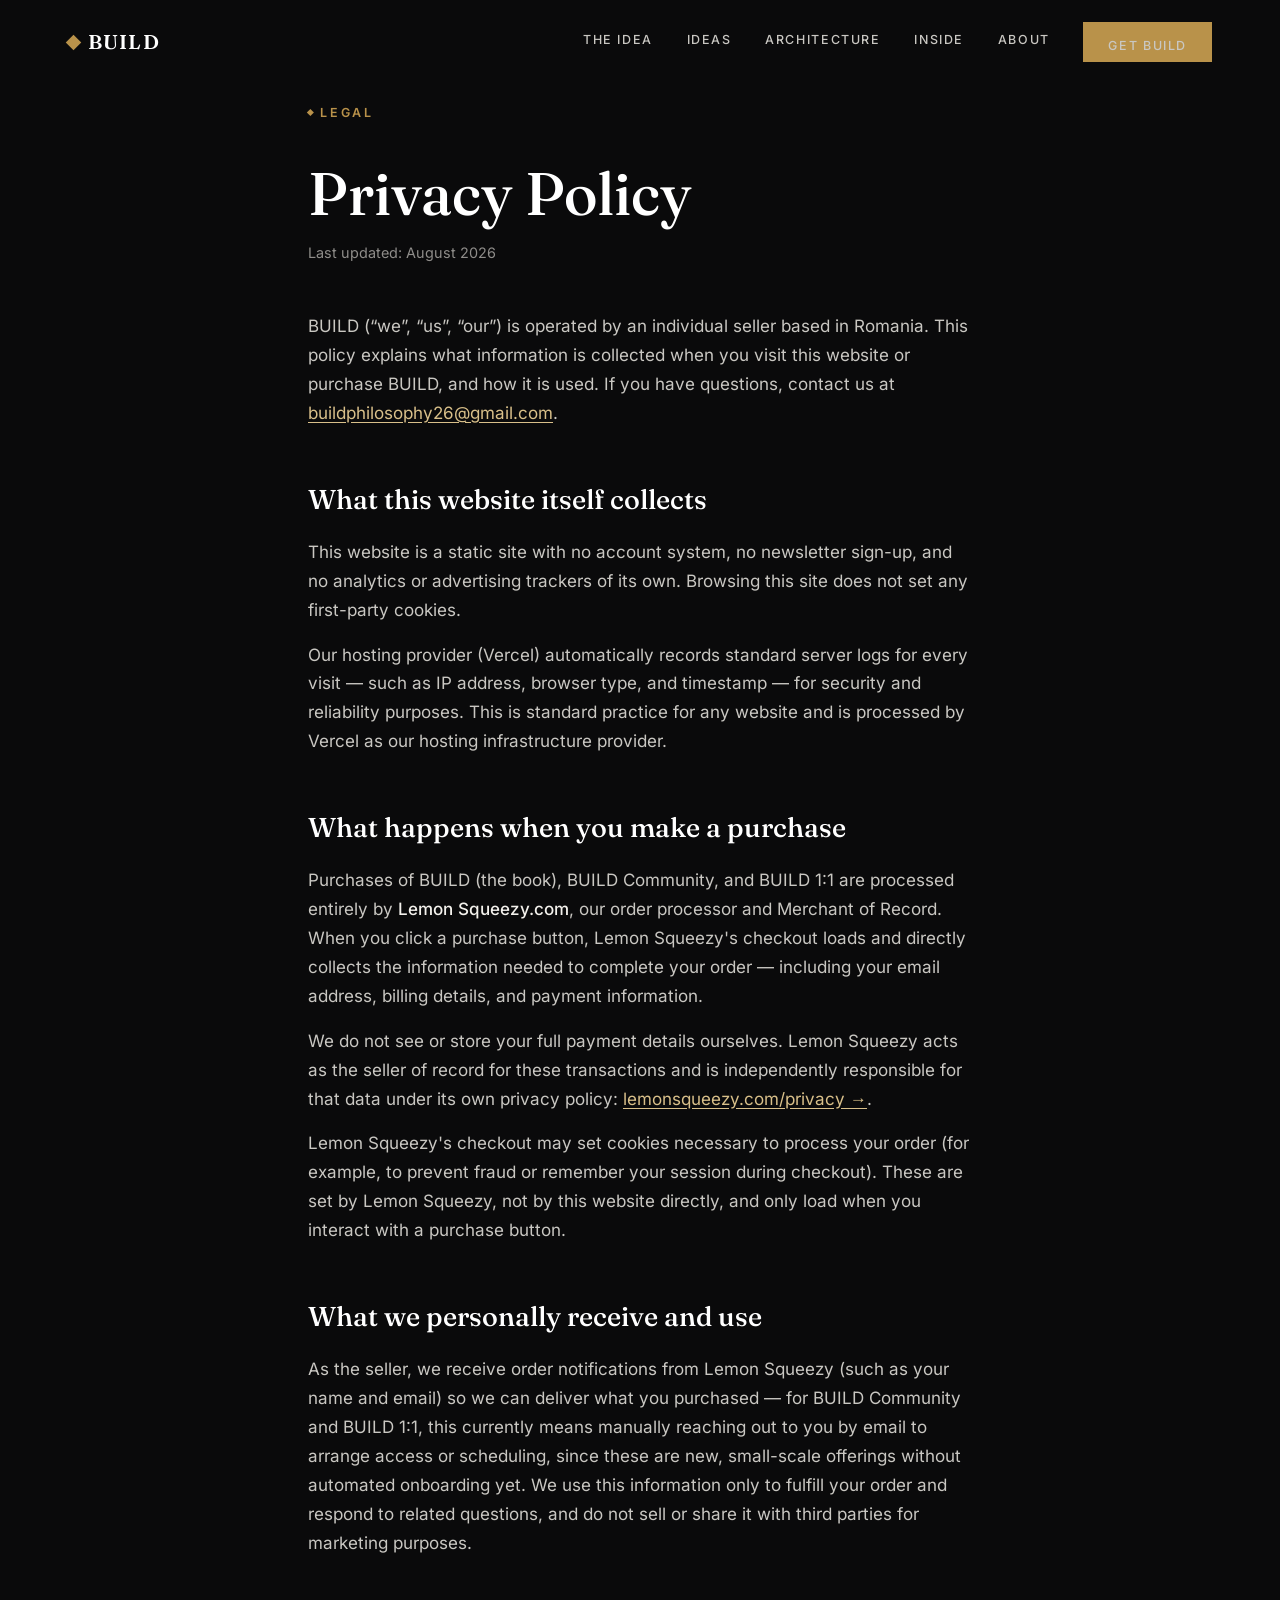
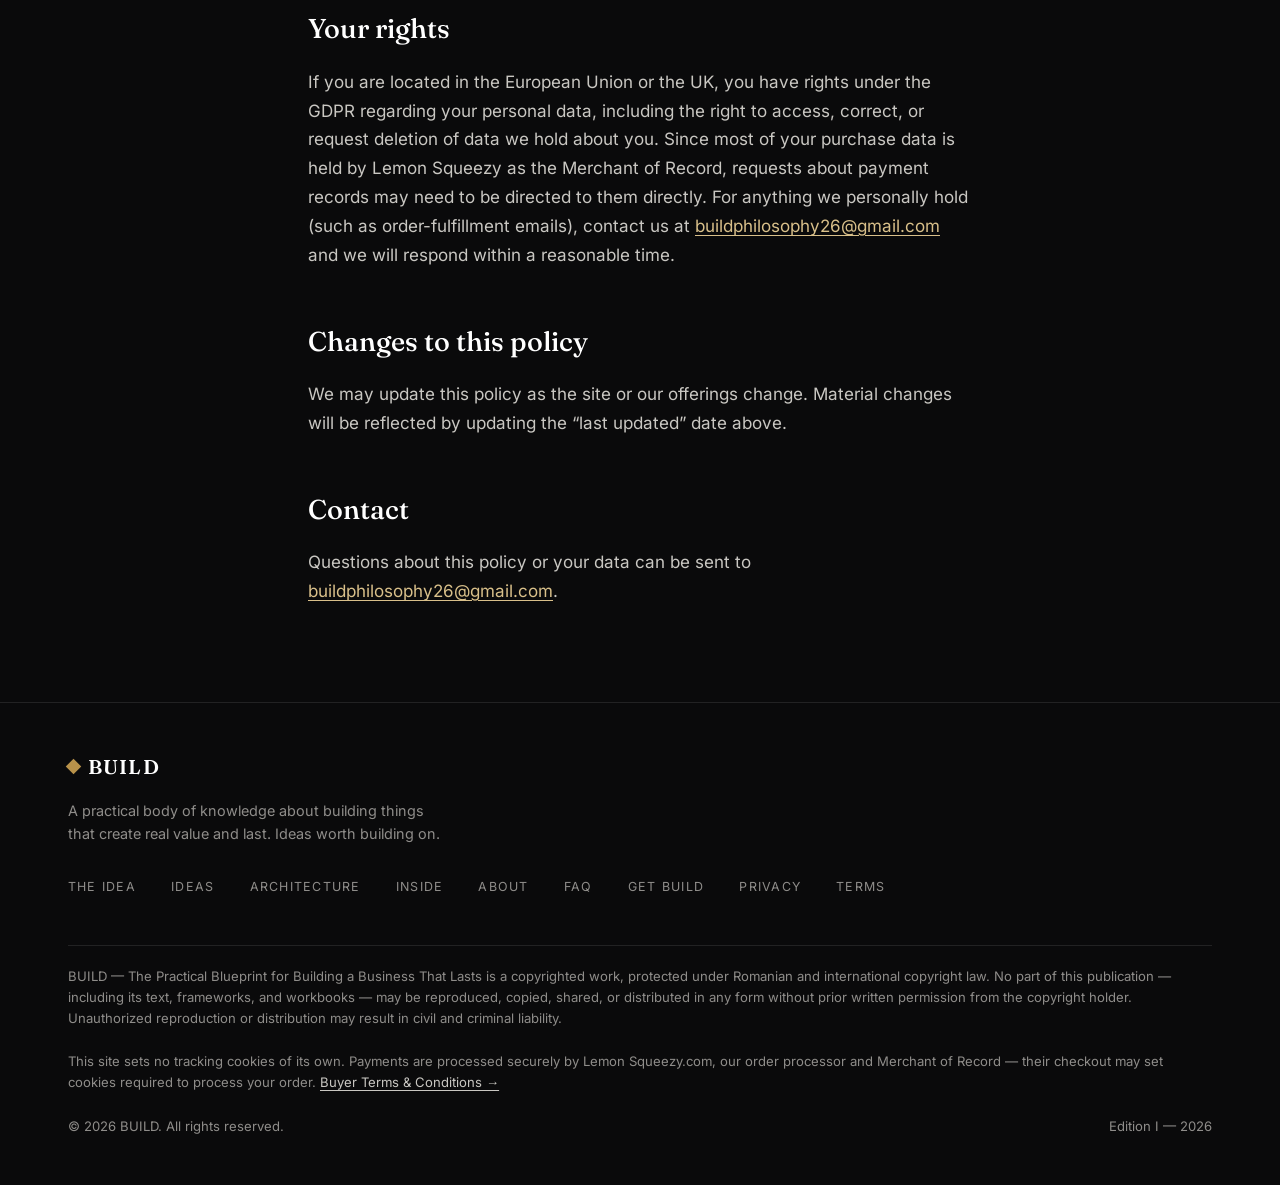
==== privacy.html @ 5a70e12d "Initial commit: BUILD landing page" ====
<!doctype html>
<html lang="en">
<head>
<meta charset="UTF-8">
<meta name="viewport" content="width=device-width, initial-scale=1">
<title>Privacy Policy — BUILD</title>
<meta name="description" content="Privacy Policy for BUILD — The Practical Blueprint for Building a Business That Lasts.">
<meta name="robots" content="noindex">
<meta name="theme-color" content="#0a0a0b">
<link rel="icon" href="assets/favicon-32.png" sizes="32x32" type="image/png">
<link rel="icon" href="assets/favicon.png" type="image/png">

<link rel="stylesheet" href="styles.css">
</head>
<body>

<a class="skip-link" href="#main">Skip to content</a>

<!-- ============ HEADER ============ -->
<header class="site-header" id="siteHeader">
  <div class="container">
    <a href="index.html" class="logo" aria-label="BUILD — home">
      <span class="diamond" aria-hidden="true"></span>
      BUILD
    </a>

    <nav class="nav-desktop" aria-label="Primary">
      <a href="index.html#idea">The Idea</a>
      <a href="index.html#ideas">Ideas</a>
      <a href="index.html#architecture">Architecture</a>
      <a href="index.html#inside">Inside</a>
      <a href="index.html#about">About</a>
      <a href="index.html#edition" class="btn btn-primary nav-cta">Get BUILD</a>
    </nav>

    <button class="nav-toggle" id="navToggle" aria-label="Open menu" aria-expanded="false" aria-controls="mobileMenu">
      <span></span><span></span><span></span>
    </button>
  </div>
</header>

<div class="mobile-menu" id="mobileMenu">
  <nav aria-label="Mobile">
    <a href="index.html#idea">The Idea</a>
    <a href="index.html#ideas">Ideas</a>
    <a href="index.html#architecture">Architecture</a>
    <a href="index.html#inside">Inside</a>
    <a href="index.html#about">About</a>
    <a href="index.html#edition" class="btn btn-primary">Get BUILD</a>
  </nav>
</div>

<main id="main">
  <section class="section legal-page">
    <div class="container container--narrow">
      <p class="eyebrow"><span class="diamond diamond--sm" aria-hidden="true"></span> Legal</p>
      <h1 style="font-family: var(--font-display); font-weight: 500; font-size: var(--fs-h1); color: var(--white); line-height: 1.15; margin-top: .6em;">Privacy Policy</h1>
      <p class="legal-updated">Last updated: August 2026</p>

      <div class="legal-content">
        <p>BUILD (“we”, “us”, “our”) is operated by an individual seller based in Romania. This policy explains what information is collected when you visit this website or purchase BUILD, and how it is used. If you have questions, contact us at <a href="mailto:buildphilosophy26@gmail.com">buildphilosophy26@gmail.com</a>.</p>

        <h2>What this website itself collects</h2>
        <p>This website is a static site with no account system, no newsletter sign-up, and no analytics or advertising trackers of its own. Browsing this site does not set any first-party cookies.</p>
        <p>Our hosting provider (Vercel) automatically records standard server logs for every visit — such as IP address, browser type, and timestamp — for security and reliability purposes. This is standard practice for any website and is processed by Vercel as our hosting infrastructure provider.</p>

        <h2>What happens when you make a purchase</h2>
        <p>Purchases of BUILD (the book), BUILD Community, and BUILD 1:1 are processed entirely by <strong>Lemon Squeezy.com</strong>, our order processor and Merchant of Record. When you click a purchase button, Lemon Squeezy's checkout loads and directly collects the information needed to complete your order — including your email address, billing details, and payment information.</p>
        <p>We do not see or store your full payment details ourselves. Lemon Squeezy acts as the seller of record for these transactions and is independently responsible for that data under its own privacy policy: <a href="https://www.lemonsqueezy.com/privacy" target="_blank" rel="noopener">lemonsqueezy.com/privacy →</a>.</p>
        <p>Lemon Squeezy's checkout may set cookies necessary to process your order (for example, to prevent fraud or remember your session during checkout). These are set by Lemon Squeezy, not by this website directly, and only load when you interact with a purchase button.</p>

        <h2>What we personally receive and use</h2>
        <p>As the seller, we receive order notifications from Lemon Squeezy (such as your name and email) so we can deliver what you purchased — for BUILD Community and BUILD 1:1, this currently means manually reaching out to you by email to arrange access or scheduling, since these are new, small-scale offerings without automated onboarding yet. We use this information only to fulfill your order and respond to related questions, and do not sell or share it with third parties for marketing purposes.</p>

        <h2>Your rights</h2>
        <p>If you are located in the European Union or the UK, you have rights under the GDPR regarding your personal data, including the right to access, correct, or request deletion of data we hold about you. Since most of your purchase data is held by Lemon Squeezy as the Merchant of Record, requests about payment records may need to be directed to them directly. For anything we personally hold (such as order-fulfillment emails), contact us at <a href="mailto:buildphilosophy26@gmail.com">buildphilosophy26@gmail.com</a> and we will respond within a reasonable time.</p>

        <h2>Changes to this policy</h2>
        <p>We may update this policy as the site or our offerings change. Material changes will be reflected by updating the “last updated” date above.</p>

        <h2>Contact</h2>
        <p>Questions about this policy or your data can be sent to <a href="mailto:buildphilosophy26@gmail.com">buildphilosophy26@gmail.com</a>.</p>
      </div>
    </div>
  </section>
</main>

<!-- ============ FOOTER ============ -->
<footer class="site-footer section-border-top">
  <div class="container">
    <div class="footer-top">
      <div>
        <a href="index.html" class="logo" aria-label="BUILD — home">
          <span class="diamond" aria-hidden="true"></span> BUILD
        </a>
        <p class="footer-tagline">A practical body of knowledge about building things that create real value and last. Ideas worth building on.</p>
      </div>
      <nav class="footer-nav" aria-label="Footer">
        <a href="index.html#idea">The Idea</a>
        <a href="index.html#ideas">Ideas</a>
        <a href="index.html#architecture">Architecture</a>
        <a href="index.html#inside">Inside</a>
        <a href="index.html#about">About</a>
        <a href="index.html#faq">FAQ</a>
        <a href="index.html#edition">Get BUILD</a>
        <a href="privacy.html">Privacy</a>
        <a href="terms.html">Terms</a>
      </nav>
    </div>
    <div class="footer-bottom">
      <p class="footer-legal">BUILD — The Practical Blueprint for Building a Business That Lasts is a copyrighted work, protected under Romanian and international copyright law. No part of this publication — including its text, frameworks, and workbooks — may be reproduced, copied, shared, or distributed in any form without prior written permission from the copyright holder. Unauthorized reproduction or distribution may result in civil and criminal liability.</p>
      <p class="footer-legal">This site sets no tracking cookies of its own. Payments are processed securely by Lemon Squeezy.com, our order processor and Merchant of Record — their checkout may set cookies required to process your order. <a href="https://www.lemonsqueezy.com/buyer-terms" target="_blank" rel="noopener">Buyer Terms &amp; Conditions →</a></p>
      <span>&copy; <span id="year"></span> BUILD. All rights reserved.</span>
      <span>Edition I — 2026</span>
    </div>
  </div>
</footer>

<script src="script.js"></script>
</body>
</html>
---- styles.css ----
/* =========================================================
   BUILD — Editorial Design System
   Black / Grey / Off-white / Muted Gold, geometric diamond motif
   ========================================================= */

/* Self-hosted fonts (previously loaded from Google Fonts' CDN) — avoids sending visitor IPs to a third party on every page view. */
@font-face{
  font-family: 'Fraunces';
  font-style: normal;
  font-weight: 300 900;
  font-display: swap;
  src: url('assets/fonts/fraunces-variable.woff2') format('woff2');
  unicode-range: U+0000-00FF, U+0131, U+0152-0153, U+02BB-02BC, U+02C6, U+02DA, U+02DC, U+0304, U+0308, U+0329, U+2000-206F, U+20AC, U+2122, U+2191, U+2193, U+2212, U+2215, U+FEFF, U+FFFD;
}
@font-face{
  font-family: 'Fraunces';
  font-style: italic;
  font-weight: 400 500;
  font-display: swap;
  src: url('assets/fonts/fraunces-italic-variable.woff2') format('woff2');
  unicode-range: U+0000-00FF, U+0131, U+0152-0153, U+02BB-02BC, U+02C6, U+02DA, U+02DC, U+0304, U+0308, U+0329, U+2000-206F, U+20AC, U+2122, U+2191, U+2193, U+2212, U+2215, U+FEFF, U+FFFD;
}
@font-face{
  font-family: 'Inter';
  font-style: normal;
  font-weight: 300 700;
  font-display: swap;
  src: url('assets/fonts/inter-variable.woff2') format('woff2');
  unicode-range: U+0000-00FF, U+0131, U+0152-0153, U+02BB-02BC, U+02C6, U+02DA, U+02DC, U+0304, U+0308, U+0329, U+2000-206F, U+20AC, U+2122, U+2191, U+2193, U+2212, U+2215, U+FEFF, U+FFFD;
}

/* ---------- Tokens ---------- */
:root{
  --black: #0a0a0b;
  --black-soft: #101012;
  --panel: #131315;
  --panel-2: #17171a;
  --line: rgba(245,244,240,0.10);
  --line-strong: rgba(245,244,240,0.18);
  --off-white: #f3f1ec;
  --white: #ffffff;
  --grey-300: #c9c7c2;
  --grey-500: #8f8d8a;
  --grey-600: #6f6d6b;
  --grey-700: #504f4d;

  --gold: #b9924a;
  --gold-light: #d9c08a;
  --gold-dim: rgba(185,146,74,0.4);
  --gold-faint: rgba(185,146,74,0.14);

  --font-display: 'Fraunces', 'Iowan Old Style', 'Georgia', serif;
  --font-ui: 'Inter', -apple-system, BlinkMacSystemFont, 'Segoe UI', sans-serif;

  --container: 1240px;
  --container-narrow: 760px;
  --pad-inline: clamp(1.25rem, 5vw, 3rem);

  --space-3xs: .25rem;
  --space-2xs: .5rem;
  --space-xs: .75rem;
  --space-sm: 1.25rem;
  --space-md: 2rem;
  --space-lg: 3rem;
  --space-xl: 4.5rem;

  --fs-hero: clamp(3.4rem, 11vw, 8rem);
  --fs-h1: clamp(2.1rem, 5.4vw, 3.75rem);
  --fs-h2: clamp(1.8rem, 4.2vw, 2.9rem);
  --fs-h3: clamp(1.3rem, 2.4vw, 1.7rem);
  --fs-lead: clamp(1.1rem, 1.6vw, 1.3rem);
  --fs-body: 1.0625rem;
  --fs-small: .9rem;
  --fs-label: .78rem;

  --ease: cubic-bezier(.22,1,.36,1);
  --dur: .7s;
}

/* ---------- Reset ---------- */
*, *::before, *::after{ box-sizing: border-box; }
html{
  scroll-behavior: smooth;
  -webkit-text-size-adjust: 100%;
}
body{
  margin: 0;
  background: var(--black);
  color: var(--off-white);
  font-family: var(--font-ui);
  font-size: var(--fs-body);
  line-height: 1.6;
  -webkit-font-smoothing: antialiased;
  -moz-osx-font-smoothing: grayscale;
  overflow-x: hidden;
}
img{ max-width: 100%; display: block; }
a{ color: inherit; text-decoration: none; }
ul{ margin: 0; padding: 0; list-style: none; }
h1,h2,h3,h4,p,figure{ margin: 0; }
button{ font: inherit; color: inherit; background: none; border: none; cursor: pointer; }
svg{ display: block; }

::selection{ background: var(--gold); color: var(--black); }

:focus-visible{
  outline: 1px solid var(--gold-light);
  outline-offset: 3px;
}

@media (prefers-reduced-motion: reduce){
  html{ scroll-behavior: auto; }
  *, *::before, *::after{
    animation-duration: .001ms !important;
    animation-iteration-count: 1 !important;
    transition-duration: .001ms !important;
    scroll-behavior: auto !important;
  }
}

/* ---------- Layout helpers ---------- */
.container{
  max-width: var(--container);
  margin-inline: auto;
  padding-inline: var(--pad-inline);
}
.container--narrow{ max-width: var(--container-narrow); }

.section{ position: relative; }
.section--lg{ padding-block: clamp(5rem, 11vw, 9.5rem); }
.section--md{ padding-block: clamp(3.75rem, 7.5vw, 6.5rem); }
.section--sm{ padding-block: clamp(2.75rem, 5vw, 4rem); }

.section-border-top{ border-top: 1px solid var(--line); }

.eyebrow{
  display: inline-flex;
  align-items: center;
  gap: .6em;
  font-family: var(--font-ui);
  font-size: var(--fs-label);
  font-weight: 600;
  letter-spacing: .22em;
  text-transform: uppercase;
  color: var(--gold);
}

.section-head{
  max-width: 46rem;
  margin-bottom: var(--space-lg);
}
.section-head--wide{ max-width: 56rem; }
.section-head h2{
  font-family: var(--font-display);
  font-weight: 500;
  font-size: var(--fs-h2);
  line-height: 1.12;
  letter-spacing: -.01em;
  color: var(--white);
  margin-top: .6em;
}
.section-head p{
  margin-top: var(--space-sm);
  font-size: var(--fs-lead);
  color: var(--grey-300);
  max-width: 38rem;
  line-height: 1.55;
}

.lede{
  font-family: var(--font-display);
  font-style: italic;
  font-weight: 400;
  font-size: var(--fs-lead);
  color: var(--grey-300);
}

.visually-hidden{
  position: absolute;
  width: 1px; height: 1px;
  overflow: hidden;
  clip: rect(0 0 0 0);
  white-space: nowrap;
}

.skip-link{
  position: absolute;
  left: 1rem; top: -3rem;
  background: var(--gold);
  color: var(--black);
  padding: .6rem 1rem;
  font-size: var(--fs-small);
  font-weight: 600;
  z-index: 200;
  transition: top .2s var(--ease);
}
.skip-link:focus{ top: 1rem; }

/* ---------- Diamond motif ---------- */
.diamond{
  display: inline-block;
  width: .5em; height: .5em;
  background: var(--gold);
  transform: rotate(45deg);
  flex-shrink: 0;
}
.diamond--outline{
  background: none;
  border: 1px solid var(--gold);
}
.diamond--sm{ width: .38em; height: .38em; }

.diamond-frame{
  position: relative;
  width: 1.6em; height: 1.6em;
  border: 1px solid var(--gold-dim);
  transform: rotate(45deg);
  display: inline-flex;
  align-items: center;
  justify-content: center;
  flex-shrink: 0;
}
.diamond-frame .diamond{
  transform: none;
}

.rule{
  height: 1px;
  background: var(--line);
  border: none;
  margin: 0;
}
.rule--gold{ background: var(--gold-dim); }

/* Divider with center diamond, echoes the cover art */
.diamond-divider{
  display: flex;
  align-items: center;
  gap: var(--space-sm);
  max-width: 22rem;
}
.diamond-divider .rule{ flex: 1; }

/* ---------- Buttons ---------- */
.btn{
  display: inline-flex;
  align-items: center;
  gap: .6em;
  padding: 1rem 1.9rem;
  font-family: var(--font-ui);
  font-size: var(--fs-label);
  font-weight: 600;
  letter-spacing: .14em;
  text-transform: uppercase;
  white-space: nowrap;
  transition: background var(--dur) var(--ease), color var(--dur) var(--ease), border-color var(--dur) var(--ease), transform .3s var(--ease);
}
.btn-primary{
  background: var(--gold);
  color: var(--black);
  border: 1px solid var(--gold);
}
.btn-primary:hover{
  background: var(--gold-light);
  border-color: var(--gold-light);
  transform: translateY(-1px);
}
.btn-ghost{
  background: transparent;
  color: var(--off-white);
  border: 1px solid var(--line-strong);
}
.btn-ghost:hover{
  border-color: var(--gold-dim);
  color: var(--gold-light);
}
.btn-text{
  padding: 0;
  border: none;
  background: none;
  font-size: var(--fs-label);
  font-weight: 600;
  letter-spacing: .14em;
  text-transform: uppercase;
  color: var(--off-white);
  border-bottom: 1px solid var(--line-strong);
  padding-bottom: .35em;
}
.btn-text:hover{ color: var(--gold-light); border-color: var(--gold-dim); }
.btn-text .arrow{ transition: transform .3s var(--ease); display: inline-block; }
.btn-text:hover .arrow{ transform: translateX(4px); }

/* ---------- Header ---------- */
.site-header{
  position: fixed;
  inset-inline: 0;
  top: 0;
  z-index: 100;
  padding-block: 1.4rem;
  transition: background var(--dur) var(--ease), border-color var(--dur) var(--ease), padding var(--dur) var(--ease);
  border-bottom: 1px solid transparent;
}
.site-header.is-scrolled{
  background: rgba(10,10,11,0.86);
  backdrop-filter: blur(10px);
  -webkit-backdrop-filter: blur(10px);
  border-bottom-color: var(--line);
  padding-block: 1rem;
}
.site-header .container{
  display: flex;
  align-items: center;
  justify-content: space-between;
  gap: 1.5rem;
}
.logo{
  display: inline-flex;
  align-items: center;
  gap: .55rem;
  font-family: var(--font-display);
  font-size: 1.25rem;
  font-weight: 600;
  letter-spacing: .06em;
  color: var(--white);
}
.logo .diamond{ width: .55em; height: .55em; }

.nav-desktop{
  display: flex;
  align-items: center;
  gap: 2.1rem;
}
.nav-desktop a{
  font-size: var(--fs-label);
  font-weight: 500;
  letter-spacing: .13em;
  text-transform: uppercase;
  color: var(--grey-300);
  position: relative;
  padding-bottom: .3rem;
}
.nav-desktop a::after{
  content: "";
  position: absolute;
  left: 0; right: 100%; bottom: 0;
  height: 1px;
  background: var(--gold);
  transition: right var(--dur) var(--ease);
}
.nav-desktop a:hover{ color: var(--off-white); }
.nav-desktop a:hover::after{ right: 0; }
.nav-desktop a.is-active{ color: var(--gold-light); }

.nav-cta{
  padding: .8rem 1.5rem;
  font-size: .74rem;
}

.nav-toggle{
  display: none;
  flex-direction: column;
  gap: .32rem;
  padding: .5rem;
}
.nav-toggle span{
  width: 22px; height: 1px;
  background: var(--off-white);
  transition: transform .3s var(--ease), opacity .3s var(--ease);
}
.nav-toggle[aria-expanded="true"] span:nth-child(1){ transform: translateY(6px) rotate(45deg); }
.nav-toggle[aria-expanded="true"] span:nth-child(2){ opacity: 0; }
.nav-toggle[aria-expanded="true"] span:nth-child(3){ transform: translateY(-6px) rotate(-45deg); }

.mobile-menu{
  position: fixed;
  inset: 0;
  background: var(--black);
  z-index: 90;
  display: flex;
  flex-direction: column;
  justify-content: center;
  padding: var(--pad-inline);
  transform: translateY(-100%);
  transition: transform .5s var(--ease);
}
.mobile-menu.is-open{ transform: translateY(0); }
.mobile-menu nav{
  display: flex;
  flex-direction: column;
  gap: 1.6rem;
}
.mobile-menu a{
  font-family: var(--font-display);
  font-size: 2.1rem;
  font-weight: 400;
  color: var(--off-white);
}
.mobile-menu .btn{ margin-top: 2rem; align-self: flex-start; }

/* ---------- Hero ---------- */
.hero{
  position: relative;
  min-height: min(100svh, 880px);
  display: flex;
  align-items: center;
  padding-top: 6.5rem;
  padding-bottom: 3rem;
  overflow: hidden;
}
.hero::before{
  content:"";
  position: absolute;
  inset: 0;
  background:
    radial-gradient(60% 55% at 78% 18%, rgba(185,146,74,0.10), transparent 60%),
    radial-gradient(50% 50% at 10% 90%, rgba(185,146,74,0.06), transparent 60%);
  pointer-events: none;
}
.hero .container{
  display: grid;
  grid-template-columns: 1.15fr .85fr;
  gap: clamp(2rem, 5vw, 4rem);
  align-items: center;
  position: relative;
}
.hero-copy{ position: relative; z-index: 2; }
.hero-eyebrow{
  font-size: var(--fs-label);
  letter-spacing: .22em;
  color: var(--grey-500);
  text-transform: uppercase;
  margin-bottom: 1.2rem;
}
.hero-eyebrow em{
  font-style: normal;
  color: var(--gold);
}
.hero-mark{
  display: block;
  font-family: var(--font-display);
  font-weight: 600;
  font-size: var(--fs-hero);
  line-height: .88;
  letter-spacing: -.02em;
  color: var(--white);
}
.hero-tagline{
  display: block;
  font-family: var(--font-ui);
  font-weight: 600;
  font-size: clamp(1.05rem, 2vw, 1.4rem);
  letter-spacing: .03em;
  text-transform: uppercase;
  color: var(--grey-300);
  margin-top: 1rem;
  max-width: 22ch;
  line-height: 1.35;
}
.hero-tagline .accent{ color: var(--gold-light); }
.hero-lead{
  margin-top: 1.4rem;
  font-size: var(--fs-lead);
  color: var(--grey-300);
  max-width: 34rem;
  line-height: 1.6;
}
.hero-ctas{
  margin-top: 2rem;
  display: flex;
  align-items: center;
  gap: 2.2rem;
  flex-wrap: wrap;
}

.hero-visual{
  position: relative;
  display: flex;
  justify-content: center;
  align-items: center;
  z-index: 1;
}
.hero-visual .cover-frame{
  position: relative;
  width: min(280px, 80%);
  filter: drop-shadow(0 30px 60px rgba(0,0,0,0.55));
  animation: float 8s ease-in-out infinite;
}
.hero-visual .cover-frame img{
  width: 100%;
  height: auto;
  border: 1px solid var(--line-strong);
}
.hero-visual .diamond-frame{
  position: absolute;
  top: -14%;
  right: -10%;
  width: 3.4rem; height: 3.4rem;
  background: var(--black);
}
@keyframes float{
  0%,100%{ transform: translateY(0); }
  50%{ transform: translateY(-14px); }
}

.hero-scroll{
  position: absolute;
  left: var(--pad-inline);
  bottom: 2rem;
  display: flex;
  align-items: center;
  gap: .7rem;
  font-size: var(--fs-label);
  letter-spacing: .18em;
  text-transform: uppercase;
  color: var(--grey-600);
}
.hero-scroll .line{
  width: 1px; height: 34px;
  background: linear-gradient(var(--gold), transparent);
}

/* ---------- The Idea (manifesto) ---------- */
.idea{
  text-align: left;
}
.idea .container{ max-width: var(--container-narrow); }
.idea h2{
  font-family: var(--font-display);
  font-weight: 500;
  font-size: var(--fs-h1);
  line-height: 1.15;
  letter-spacing: -.01em;
  color: var(--white);
}
.idea .lede{
  margin-top: 1.1rem;
  font-size: clamp(1.15rem, 2vw, 1.45rem);
}
.idea .body-copy{
  margin-top: 2rem;
  display: flex;
  flex-direction: column;
  gap: 1.1rem;
  color: var(--grey-300);
  font-size: var(--fs-lead);
  line-height: 1.65;
  max-width: 42rem;
}
.idea .body-copy strong{ color: var(--off-white); font-weight: 500; }

/* ---------- Ideas Worth Building On ---------- */
.ideas-list{
  border-top: 1px solid var(--line);
}
.idea-item{
  display: grid;
  grid-template-columns: 5rem 1fr;
  gap: clamp(1.25rem, 4vw, 3rem);
  padding-block: clamp(1.8rem, 4vw, 2.75rem);
  border-bottom: 1px solid var(--line);
  transition: background var(--dur) var(--ease);
}
.idea-item:hover{ background: rgba(255,255,255,0.015); }
.idea-num{
  font-family: var(--font-display);
  font-size: clamp(1.5rem, 3vw, 2.1rem);
  color: var(--gold-dim);
  font-weight: 400;
  transition: color var(--dur) var(--ease);
}
.idea-item:hover .idea-num{ color: var(--gold); }
.idea-body h3{
  font-family: var(--font-display);
  font-weight: 500;
  font-size: clamp(1.3rem, 2.6vw, 1.85rem);
  color: var(--white);
  letter-spacing: -.01em;
  max-width: 30ch;
}
.idea-body p{
  margin-top: .9rem;
  color: var(--grey-300);
  max-width: 42rem;
  line-height: 1.6;
  font-size: 1rem;
}
.idea-body p + p{ margin-top: .5rem; }
.idea-body .idea-punch{
  color: var(--gold-light);
  font-family: var(--font-display);
  font-style: italic;
}

/* ---------- Architecture ---------- */
.architecture{ }
.arch-list{ border-top: 1px solid var(--line); }
.arch-part{
  border-bottom: 1px solid var(--line);
}
.arch-part > summary{
  list-style: none;
  cursor: pointer;
  display: flex;
  align-items: center;
  gap: clamp(1rem, 3vw, 2rem);
  padding-block: clamp(1.4rem, 3vw, 1.9rem);
}
.arch-part > summary::-webkit-details-marker{ display:none; }
.arch-roman{
  font-family: var(--font-display);
  font-size: clamp(1.6rem, 3vw, 2.1rem);
  color: var(--gold);
  width: 3.5rem;
  flex-shrink: 0;
}
.arch-title-group{ flex: 1; min-width: 0; }
.arch-part-label{
  font-size: var(--fs-label);
  letter-spacing: .16em;
  text-transform: uppercase;
  color: var(--grey-500);
}
.arch-part-title{
  font-family: var(--font-display);
  font-weight: 500;
  font-size: clamp(1.15rem, 2.4vw, 1.6rem);
  color: var(--white);
  margin-top: .25rem;
}
.arch-count{
  font-size: var(--fs-small);
  color: var(--grey-500);
  white-space: nowrap;
  flex-shrink: 0;
}
.arch-toggle{
  width: 1.6rem; height: 1.6rem;
  flex-shrink: 0;
  position: relative;
}
.arch-toggle .diamond-frame{
  width: 100%; height: 100%;
  transition: transform .4s var(--ease), border-color .4s var(--ease);
}
.arch-toggle .diamond-frame .diamond{
  transition: opacity .3s var(--ease);
}
.arch-part[open] .arch-toggle .diamond-frame{
  border-color: var(--gold);
}
.arch-part[open] .arch-toggle .diamond-frame .diamond{ opacity: 0; }

.arch-chapters{
  padding-bottom: clamp(1.4rem, 3vw, 2rem);
  padding-left: calc(3.5rem + clamp(1rem, 3vw, 2rem));
}
.arch-chapters ol{
  display: grid;
  grid-template-columns: repeat(auto-fill, minmax(15rem, 1fr));
  gap: .6rem 2rem;
}
.arch-chapters li{
  display: flex;
  align-items: baseline;
  gap: .8rem;
  padding-block: .5rem;
  border-bottom: 1px solid var(--line);
  color: var(--grey-300);
  font-size: .96rem;
}
.arch-chapters .ch-num{
  font-family: var(--font-display);
  color: var(--gold-dim);
  font-size: .95rem;
  flex-shrink: 0;
}

/* animated open via [open] + height handled by browser; add fade-in */
.arch-chapters{
  animation: fadeIn .5s var(--ease);
}
@keyframes fadeIn{
  from{ opacity: 0; transform: translateY(-6px); }
  to{ opacity: 1; transform: translateY(0); }
}

/* ---------- A Look Inside ---------- */
.inside-grid{
  display: grid;
  grid-template-columns: .8fr 1.2fr;
  gap: clamp(2.5rem, 6vw, 5rem);
  align-items: center;
}
.inside-visual{
  position: relative;
}
.inside-cover{
  width: min(300px, 100%);
  margin-inline: auto;
  position: relative;
}
.inside-cover img{
  width: 100%;
  height: auto;
  border: 1px solid var(--line-strong);
  box-shadow: 0 40px 80px rgba(0,0,0,0.5);
}
.inside-excerpt{
  margin-top: clamp(1.75rem, 4vw, 2.5rem);
}
.inside-excerpt .pull-quote{
  margin-top: 0;
}
.excerpt-source{
  margin-top: .6rem;
  font-size: var(--fs-small);
  color: var(--grey-500);
}
.flow{
  display: flex;
  flex-direction: column;
  gap: 0;
}
.flow-step{
  display: grid;
  grid-template-columns: 2.4rem 1fr;
  gap: 1rem;
  padding-block: 1.15rem;
  border-bottom: 1px solid var(--line);
  position: relative;
}
.flow-step:first-child{ border-top: 1px solid var(--line); }
.flow-marker{
  display: flex;
  align-items: center;
  justify-content: center;
}
.flow-marker .diamond-frame{ width: 1.5rem; height: 1.5rem; }
.flow-text .flow-label{
  font-size: var(--fs-label);
  letter-spacing: .18em;
  text-transform: uppercase;
  color: var(--gold-light);
  font-weight: 600;
}
.flow-text p{
  margin-top: .35rem;
  color: var(--grey-300);
  font-size: .98rem;
  max-width: 34rem;
}
.inside-note{
  margin-top: 1.6rem;
  color: var(--grey-500);
  font-size: var(--fs-small);
  font-style: italic;
  font-family: var(--font-display);
}

/* ---------- Thinking Tools ---------- */
.tools-grid{
  display: grid;
  grid-template-columns: repeat(2, 1fr);
  gap: 1px;
  background: var(--line);
  border: 1px solid var(--line);
}
.tool-card{
  background: var(--black);
  padding: clamp(1.6rem, 3vw, 2.4rem);
  display: flex;
  flex-direction: column;
  gap: 1.2rem;
  min-width: 0;
}
.tool-head{
  display: flex;
  align-items: center;
  gap: .8rem;
}
.tool-name{
  font-family: var(--font-display);
  font-weight: 500;
  font-size: 1.2rem;
  color: var(--white);
}
.tool-sub{
  font-size: var(--fs-small);
  color: var(--grey-500);
}

/* Offer Stack / Three Numbers / Small-Bet / Pivot lists */
.tool-list{
  display: flex;
  flex-direction: column;
  gap: 0;
}
.tool-list li{
  display: flex;
  align-items: baseline;
  gap: .75rem;
  padding-block: .7rem;
  border-top: 1px solid var(--line);
  color: var(--grey-300);
  font-size: .96rem;
}
.tool-list li:last-child{ border-bottom: 1px solid var(--line); }

.pivot-loop{
  display: flex;
  align-items: center;
  flex-wrap: wrap;
  gap: .5rem;
  font-size: .9rem;
  color: var(--grey-300);
}
.pivot-loop span.step{
  display: inline-flex;
  align-items: center;
  gap: .5rem;
  padding: .5rem .9rem;
  border: 1px solid var(--line-strong);
}
.pivot-loop .connector{ color: var(--gold-dim); }

/* ---------- Author ---------- */
.author-grid{
  display: grid;
  grid-template-columns: 12rem 1fr;
  gap: clamp(2.5rem, 6vw, 5rem);
  align-items: start;
}
.author-name{
  font-family: var(--font-display);
  font-size: 1.15rem;
  color: var(--grey-300);
}
.author-role{
  font-size: var(--fs-small);
  color: var(--grey-500);
  margin-top: .2rem;
}
.author-copy h2{
  font-family: var(--font-display);
  font-weight: 500;
  font-size: var(--fs-h1);
  line-height: 1.15;
  color: var(--white);
}
.author-copy p{
  margin-top: 1.4rem;
  color: var(--grey-300);
  font-size: var(--fs-lead);
  line-height: 1.65;
  max-width: 40rem;
}
.pull-quote{
  margin-top: 2.2rem;
  padding-left: 1.6rem;
  border-left: 2px solid var(--gold);
  font-family: var(--font-display);
  font-style: italic;
  font-weight: 400;
  font-size: clamp(1.15rem, 2vw, 1.5rem);
  color: var(--gold-light);
  max-width: 34rem;
  line-height: 1.5;
}

/* ---------- What BUILD Is Not ---------- */
.not-section{
  background: var(--black-soft);
}
.not-list{
  display: flex;
  flex-direction: column;
  gap: .3em;
}
.not-list li{
  font-family: var(--font-display);
  font-weight: 400;
  font-size: clamp(1.5rem, 4.4vw, 2.9rem);
  line-height: 1.28;
  color: var(--grey-600);
  letter-spacing: -.01em;
}
.not-list li.emphasis{
  color: var(--white);
  font-weight: 500;
  margin-top: .4em;
}
.not-list li .diamond{
  margin-right: .4em;
  vertical-align: middle;
  width: .34em; height: .34em;
}

/* ---------- Who Is BUILD For ---------- */
.audience-grid{
  display: grid;
  grid-template-columns: repeat(2, 1fr);
  border-top: 1px solid var(--line);
  border-left: 1px solid var(--line);
}
.audience-card{
  border-right: 1px solid var(--line);
  border-bottom: 1px solid var(--line);
  padding: clamp(1.6rem, 3.5vw, 2.4rem);
}
.audience-card .diamond{ margin-bottom: 1.1rem; }
.audience-card h3{
  font-family: var(--font-display);
  font-weight: 500;
  font-size: 1.2rem;
  color: var(--white);
}
.audience-card p{
  margin-top: .6rem;
  color: var(--grey-300);
  font-size: .96rem;
  line-height: 1.55;
}

/* ---------- Edition / Levels of BUILD ---------- */
.edition{
  background: var(--black-soft);
}

.tiers-grid{
  display: grid;
  grid-template-columns: repeat(3, 1fr);
  gap: 1px;
  background: var(--line);
  border: 1px solid var(--line);
}
.tier-card{
  background: var(--black-soft);
  padding: clamp(1.75rem, 3vw, 2.5rem);
  display: flex;
  flex-direction: column;
  min-width: 0;
}
.tier-step{
  font-size: var(--fs-label);
  letter-spacing: .18em;
  text-transform: uppercase;
  color: var(--gold);
}
.tier-name{
  font-family: var(--font-display);
  font-weight: 500;
  font-size: 1.5rem;
  color: var(--white);
  margin-top: .55rem;
}
.tier-desc{
  margin-top: .7rem;
  color: var(--grey-300);
  font-size: .95rem;
  line-height: 1.55;
  min-height: 4.6em;
}
.tier-price-row{
  margin-top: 1.4rem;
  display: flex;
  align-items: baseline;
  gap: .4rem;
}
.tier-price{
  font-family: var(--font-display);
  font-weight: 500;
  font-size: 2.1rem;
  color: var(--white);
}
.tier-cadence{
  font-size: var(--fs-small);
  color: var(--grey-500);
  letter-spacing: .04em;
}
.tier-features{
  margin-top: 1.5rem;
  padding-top: 1.3rem;
  border-top: 1px solid var(--line);
  display: flex;
  flex-direction: column;
  gap: .7rem;
  flex: 1;
}
.tier-features li{
  display: flex;
  align-items: baseline;
  gap: .65rem;
  color: var(--grey-300);
  font-size: .92rem;
  line-height: 1.4;
}
.tier-cta{
  margin-top: 1.8rem;
  width: 100%;
  justify-content: center;
}

.tiers-note{
  margin-top: 1.6rem;
  color: var(--grey-500);
  font-size: var(--fs-small);
  text-align: center;
}

/* ---------- FAQ ---------- */
.faq-list{ border-top: 1px solid var(--line); }
.faq-item{ border-bottom: 1px solid var(--line); }
.faq-item > summary{
  list-style: none;
  cursor: pointer;
  display: flex;
  align-items: center;
  justify-content: space-between;
  gap: 1rem;
  padding-block: 1.35rem;
  font-family: var(--font-display);
  font-size: clamp(1.02rem, 1.8vw, 1.22rem);
  color: var(--white);
}
.faq-item > summary::-webkit-details-marker{ display: none; }
.faq-item .diamond-frame{
  width: 1.3rem; height: 1.3rem;
  transition: transform .4s var(--ease);
}
.faq-item .diamond-frame .diamond{ transition: opacity .3s var(--ease); }
.faq-item[open] .diamond-frame .diamond{ opacity: 0; }
.faq-answer{
  padding-bottom: 1.4rem;
  color: var(--grey-300);
  font-size: .98rem;
  max-width: 42rem;
  line-height: 1.6;
  animation: fadeIn .4s var(--ease);
}

/* ---------- Final CTA ---------- */
.final-cta{
  background: var(--black);
  text-align: center;
  position: relative;
}
.final-cta::before{
  content: "";
  position: absolute;
  inset: 0;
  background: radial-gradient(50% 60% at 50% 30%, rgba(185,146,74,0.08), transparent 65%);
}
.final-cta .container{ position: relative; }
.final-diamond{
  width: 3rem; height: 3rem;
  margin-inline: auto;
  margin-bottom: 1.8rem;
}
.final-cta .logo-mark{
  font-family: var(--font-display);
  font-weight: 600;
  letter-spacing: .1em;
  color: var(--grey-500);
  font-size: var(--fs-label);
  text-transform: uppercase;
}
.final-cta h2{
  font-family: var(--font-display);
  font-weight: 500;
  font-size: var(--fs-h1);
  color: var(--white);
  margin-top: 1rem;
  line-height: 1.15;
  max-width: 22ch;
  margin-inline: auto;
}
.final-cta p{
  margin-top: 1.3rem;
  color: var(--grey-300);
  font-size: var(--fs-lead);
  max-width: 34rem;
  margin-inline: auto;
  line-height: 1.6;
}
.final-cta .hero-ctas{ justify-content: center; margin-top: 2.4rem; }
.final-meta{
  margin-top: 2.6rem;
  display: inline-flex;
  align-items: center;
  gap: 1rem;
  font-size: var(--fs-small);
  color: var(--grey-500);
  letter-spacing: .04em;
}
.final-meta .price{ color: var(--gold-light); font-weight: 600; }

/* ---------- Footer ---------- */
.site-footer{
  border-top: 1px solid var(--line);
  padding-block: var(--space-lg);
}
.footer-top{
  display: flex;
  justify-content: space-between;
  align-items: flex-start;
  gap: 2rem;
  flex-wrap: wrap;
}
.footer-tagline{
  max-width: 24rem;
  color: var(--grey-500);
  font-size: var(--fs-small);
  line-height: 1.6;
  margin-top: 1rem;
}
.footer-nav{
  display: flex;
  flex-wrap: wrap;
  gap: 1.6rem 2.2rem;
}
.footer-nav a{
  font-size: var(--fs-label);
  letter-spacing: .1em;
  text-transform: uppercase;
  color: var(--grey-500);
}
.footer-nav a:hover{ color: var(--gold-light); }
.footer-bottom{
  margin-top: var(--space-lg);
  padding-top: var(--space-sm);
  border-top: 1px solid var(--line);
  display: flex;
  justify-content: space-between;
  flex-wrap: wrap;
  gap: 1rem;
  color: var(--grey-500);
  font-size: .82rem;
}
.footer-legal{
  flex-basis: 100%;
  margin: 0 0 .4rem;
  line-height: 1.6;
}
.footer-legal a{
  color: var(--grey-300);
  text-decoration: underline;
  text-underline-offset: .2em;
}
.footer-legal a:hover{ color: var(--gold-light); }

/* ---------- Legal pages (Privacy / Terms) ---------- */
.legal-page{ padding-block: clamp(3.5rem, 8vw, 6rem); }
.legal-updated{
  color: var(--grey-500);
  font-size: var(--fs-small);
  margin-top: .8rem;
}
.legal-content{
  margin-top: var(--space-lg);
  color: var(--grey-300);
  font-size: var(--fs-body);
  line-height: 1.7;
}
.legal-content h2{
  font-family: var(--font-display);
  font-weight: 500;
  font-size: var(--fs-h3);
  color: var(--white);
  margin-top: var(--space-lg);
  margin-bottom: .8rem;
}
.legal-content h2:first-child{ margin-top: 0; }
.legal-content p{ margin-top: 1rem; }
.legal-content p:first-child{ margin-top: 0; }
.legal-content ul{
  margin-top: 1rem;
  display: flex;
  flex-direction: column;
  gap: .6rem;
}
.legal-content li{
  padding-left: 1.4rem;
  position: relative;
}
.legal-content li::before{
  content: "";
  position: absolute;
  left: 0; top: .55em;
  width: .38em; height: .38em;
  background: var(--gold);
  transform: rotate(45deg);
}
.legal-content a{ color: var(--gold-light); text-decoration: underline; text-underline-offset: .2em; }
.legal-content a:hover{ color: var(--gold); }
.legal-content strong{ color: var(--off-white); font-weight: 500; }

/* ---------- Reveal on scroll ---------- */
.reveal{
  opacity: 0;
  transform: translateY(22px);
  transition: opacity .9s var(--ease), transform .9s var(--ease);
}
.reveal.is-visible{
  opacity: 1;
  transform: translateY(0);
}
@media (prefers-reduced-motion: reduce){
  .reveal{ opacity: 1; transform: none; }
}

/* ---------- Responsive ---------- */
@media (max-width: 980px){
  .nav-desktop{ display: none; }
  .nav-toggle{ display: flex; }
  .hero-scroll{ display: none; }
  .hero .container{
    grid-template-columns: 1fr;
    text-align: left;
  }
  .hero-visual{ order: -1; margin-bottom: 1rem; }
  .hero-visual .cover-frame{ width: min(220px, 60%); }
  .hero-mark{ font-size: clamp(3.4rem, 20vw, 6rem); }
  .inside-grid{ grid-template-columns: 1fr; }
  .inside-visual{ order: 1; }
  .author-grid{ grid-template-columns: 1fr; }
  .tools-grid{ grid-template-columns: 1fr; }
  .audience-grid{ grid-template-columns: 1fr; }
  .tiers-grid{ grid-template-columns: 1fr; }
  .idea-item{ grid-template-columns: 3rem 1fr; }
  .arch-chapters{ padding-left: 0; }
  .arch-chapters ol{ grid-template-columns: 1fr; }
}

@media (max-width: 560px){
  .hero-ctas{ flex-direction: column; align-items: flex-start; gap: 1.2rem; }
  .final-cta .hero-ctas{ align-items: center; }
  .footer-top{ flex-direction: column; }
}
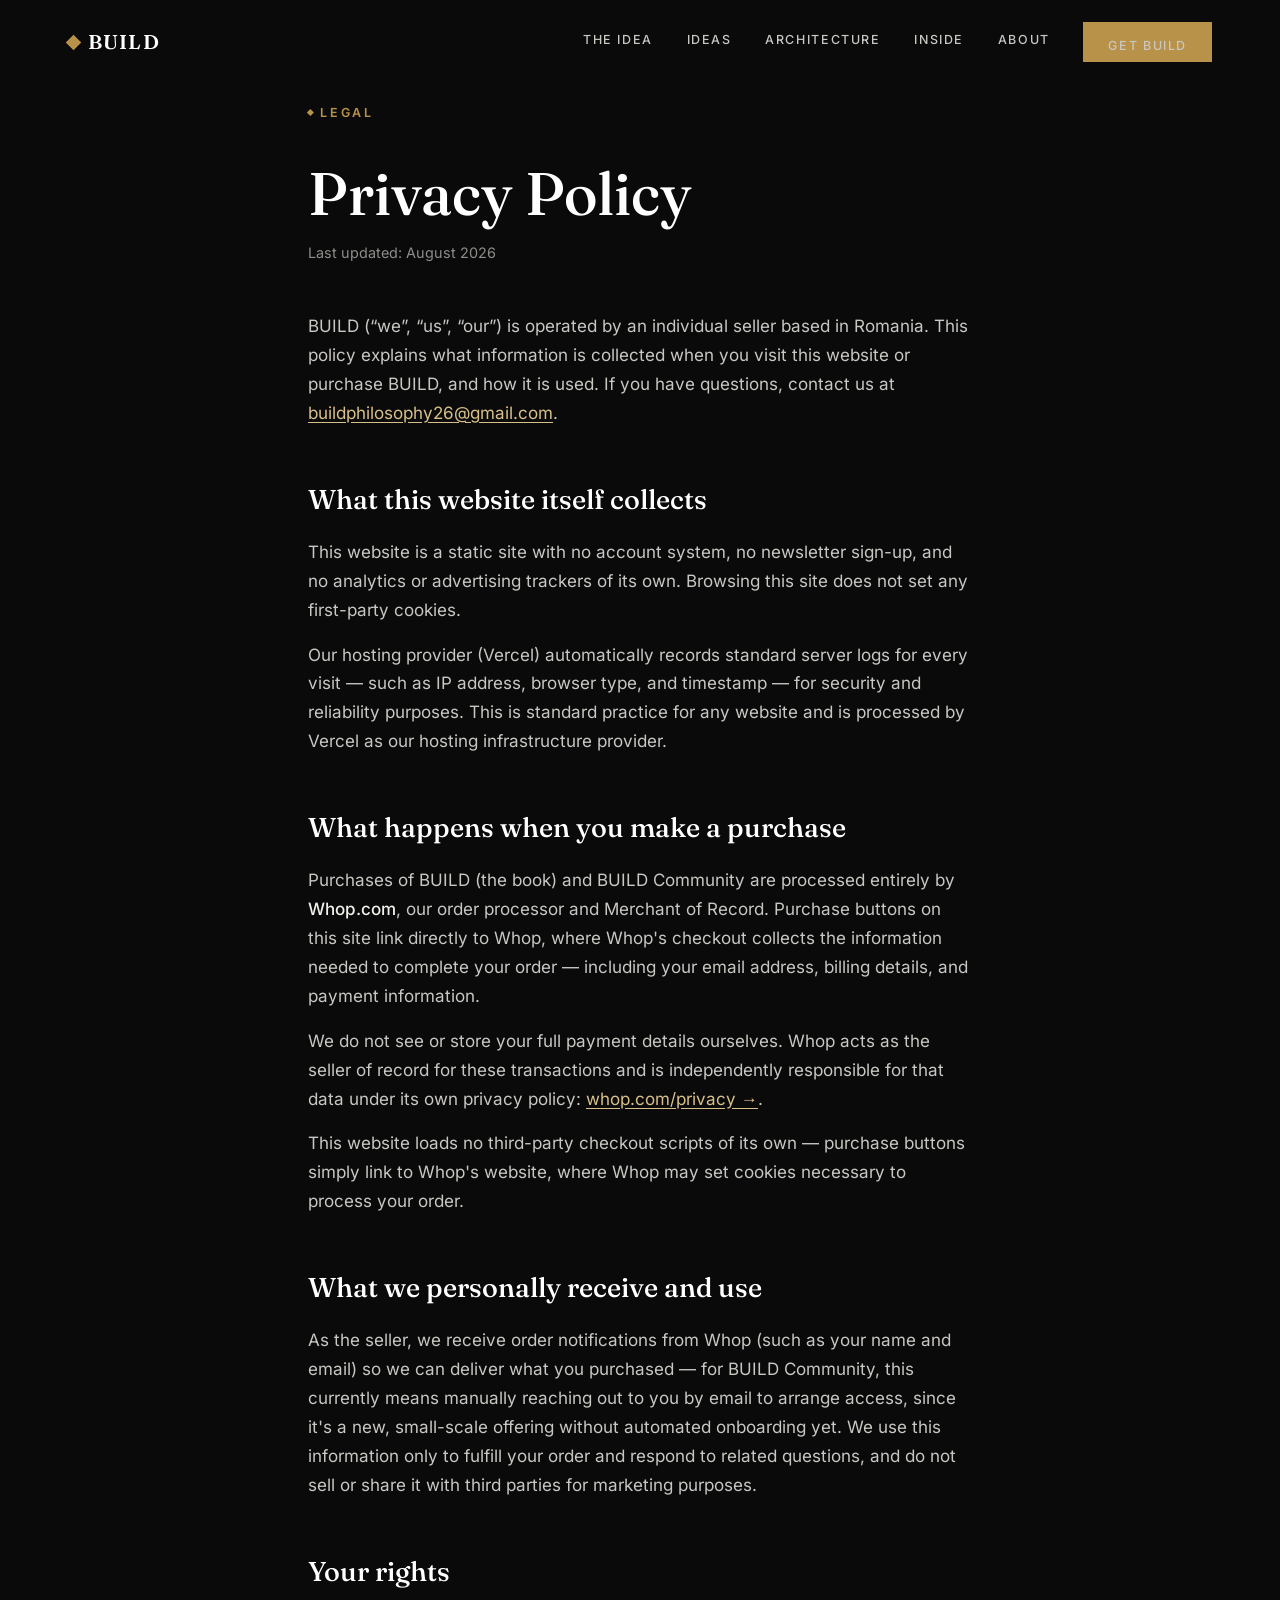
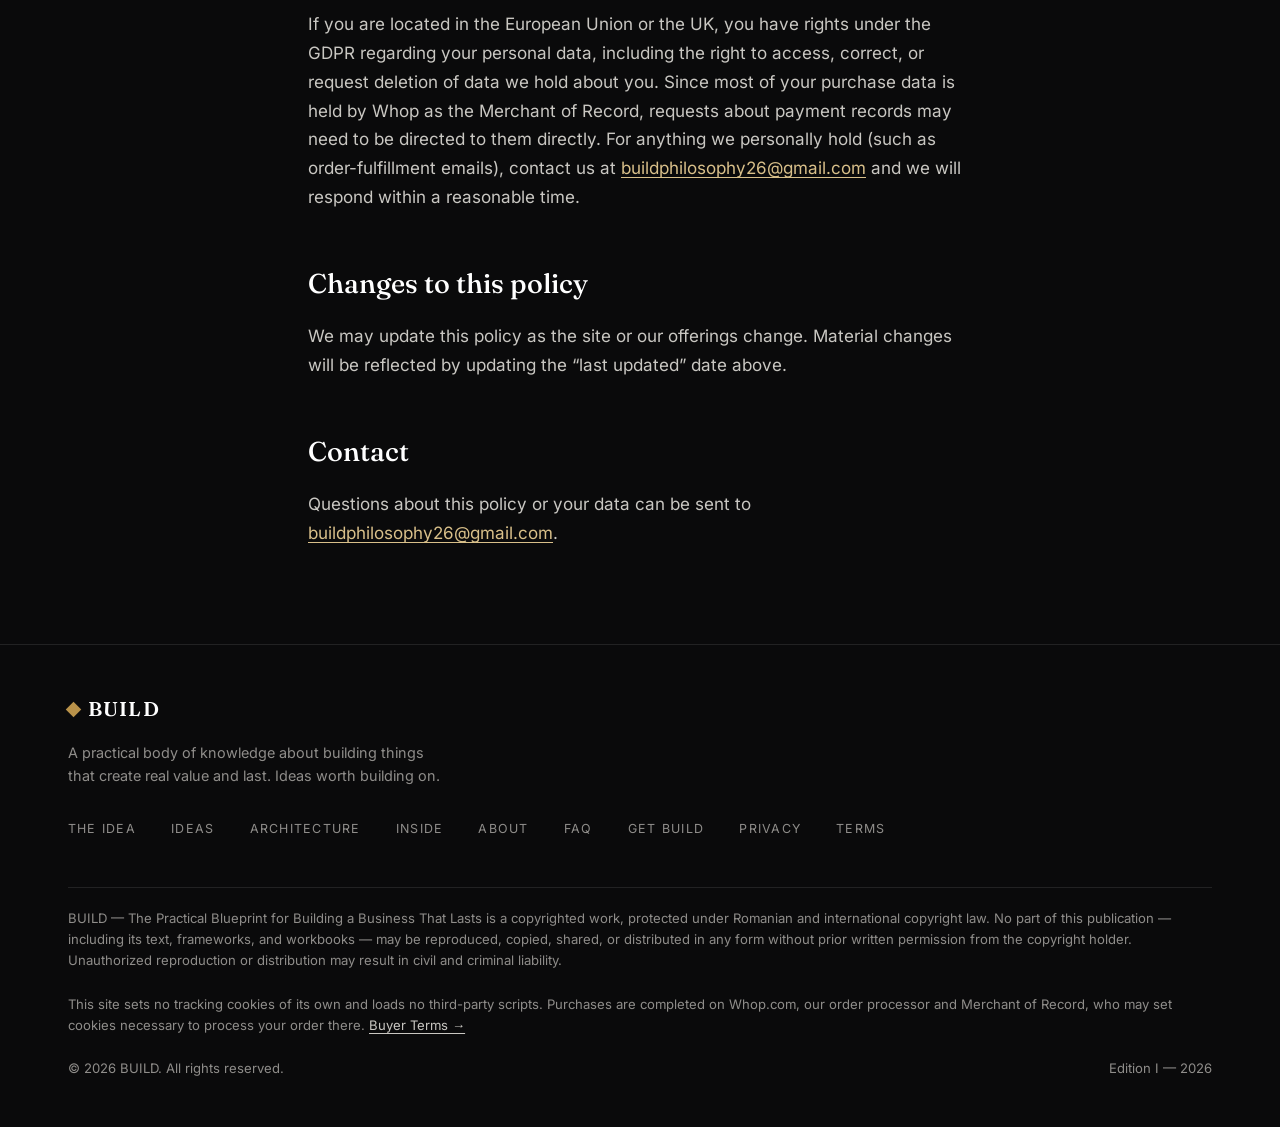
==== commit 70671ca0: "Remove BUILD 1:1 tier and switch checkout provider from Lemon Squeezy to Whop" ====
--- a/privacy.html
+++ b/privacy.html
@@ -65,15 +65,15 @@
         <p>Our hosting provider (Vercel) automatically records standard server logs for every visit — such as IP address, browser type, and timestamp — for security and reliability purposes. This is standard practice for any website and is processed by Vercel as our hosting infrastructure provider.</p>
 
         <h2>What happens when you make a purchase</h2>
-        <p>Purchases of BUILD (the book), BUILD Community, and BUILD 1:1 are processed entirely by <strong>Lemon Squeezy.com</strong>, our order processor and Merchant of Record. When you click a purchase button, Lemon Squeezy's checkout loads and directly collects the information needed to complete your order — including your email address, billing details, and payment information.</p>
-        <p>We do not see or store your full payment details ourselves. Lemon Squeezy acts as the seller of record for these transactions and is independently responsible for that data under its own privacy policy: <a href="https://www.lemonsqueezy.com/privacy" target="_blank" rel="noopener">lemonsqueezy.com/privacy →</a>.</p>
-        <p>Lemon Squeezy's checkout may set cookies necessary to process your order (for example, to prevent fraud or remember your session during checkout). These are set by Lemon Squeezy, not by this website directly, and only load when you interact with a purchase button.</p>
+        <p>Purchases of BUILD (the book) and BUILD Community are processed entirely by <strong>Whop.com</strong>, our order processor and Merchant of Record. Purchase buttons on this site link directly to Whop, where Whop's checkout collects the information needed to complete your order — including your email address, billing details, and payment information.</p>
+        <p>We do not see or store your full payment details ourselves. Whop acts as the seller of record for these transactions and is independently responsible for that data under its own privacy policy: <a href="https://whop.com/privacy/" target="_blank" rel="noopener">whop.com/privacy →</a>.</p>
+        <p>This website loads no third-party checkout scripts of its own — purchase buttons simply link to Whop's website, where Whop may set cookies necessary to process your order.</p>
 
         <h2>What we personally receive and use</h2>
-        <p>As the seller, we receive order notifications from Lemon Squeezy (such as your name and email) so we can deliver what you purchased — for BUILD Community and BUILD 1:1, this currently means manually reaching out to you by email to arrange access or scheduling, since these are new, small-scale offerings without automated onboarding yet. We use this information only to fulfill your order and respond to related questions, and do not sell or share it with third parties for marketing purposes.</p>
+        <p>As the seller, we receive order notifications from Whop (such as your name and email) so we can deliver what you purchased — for BUILD Community, this currently means manually reaching out to you by email to arrange access, since it's a new, small-scale offering without automated onboarding yet. We use this information only to fulfill your order and respond to related questions, and do not sell or share it with third parties for marketing purposes.</p>
 
         <h2>Your rights</h2>
-        <p>If you are located in the European Union or the UK, you have rights under the GDPR regarding your personal data, including the right to access, correct, or request deletion of data we hold about you. Since most of your purchase data is held by Lemon Squeezy as the Merchant of Record, requests about payment records may need to be directed to them directly. For anything we personally hold (such as order-fulfillment emails), contact us at <a href="mailto:buildphilosophy26@gmail.com">buildphilosophy26@gmail.com</a> and we will respond within a reasonable time.</p>
+        <p>If you are located in the European Union or the UK, you have rights under the GDPR regarding your personal data, including the right to access, correct, or request deletion of data we hold about you. Since most of your purchase data is held by Whop as the Merchant of Record, requests about payment records may need to be directed to them directly. For anything we personally hold (such as order-fulfillment emails), contact us at <a href="mailto:buildphilosophy26@gmail.com">buildphilosophy26@gmail.com</a> and we will respond within a reasonable time.</p>
 
         <h2>Changes to this policy</h2>
         <p>We may update this policy as the site or our offerings change. Material changes will be reflected by updating the “last updated” date above.</p>
@@ -109,7 +109,7 @@
     </div>
     <div class="footer-bottom">
       <p class="footer-legal">BUILD — The Practical Blueprint for Building a Business That Lasts is a copyrighted work, protected under Romanian and international copyright law. No part of this publication — including its text, frameworks, and workbooks — may be reproduced, copied, shared, or distributed in any form without prior written permission from the copyright holder. Unauthorized reproduction or distribution may result in civil and criminal liability.</p>
-      <p class="footer-legal">This site sets no tracking cookies of its own. Payments are processed securely by Lemon Squeezy.com, our order processor and Merchant of Record — their checkout may set cookies required to process your order. <a href="https://www.lemonsqueezy.com/buyer-terms" target="_blank" rel="noopener">Buyer Terms &amp; Conditions →</a></p>
+      <p class="footer-legal">This site sets no tracking cookies of its own and loads no third-party scripts. Purchases are completed on Whop.com, our order processor and Merchant of Record, who may set cookies necessary to process your order there. <a href="https://whop.com/buyer-terms/" target="_blank" rel="noopener">Buyer Terms →</a></p>
       <span>&copy; <span id="year"></span> BUILD. All rights reserved.</span>
       <span>Edition I — 2026</span>
     </div>
--- a/styles.css
+++ b/styles.css
@@ -928,10 +928,12 @@
 
 .tiers-grid{
   display: grid;
-  grid-template-columns: repeat(3, 1fr);
+  grid-template-columns: repeat(2, 1fr);
   gap: 1px;
   background: var(--line);
   border: 1px solid var(--line);
+  max-width: 52rem;
+  margin-inline: auto;
 }
 .tier-card{
   background: var(--black-soft);
@@ -976,6 +978,11 @@
   font-size: var(--fs-small);
   color: var(--grey-500);
   letter-spacing: .04em;
+}
+.tier-tax-note{
+  margin-top: .35rem;
+  font-size: .78rem;
+  color: var(--grey-600);
 }
 .tier-features{
   margin-top: 1.5rem;
